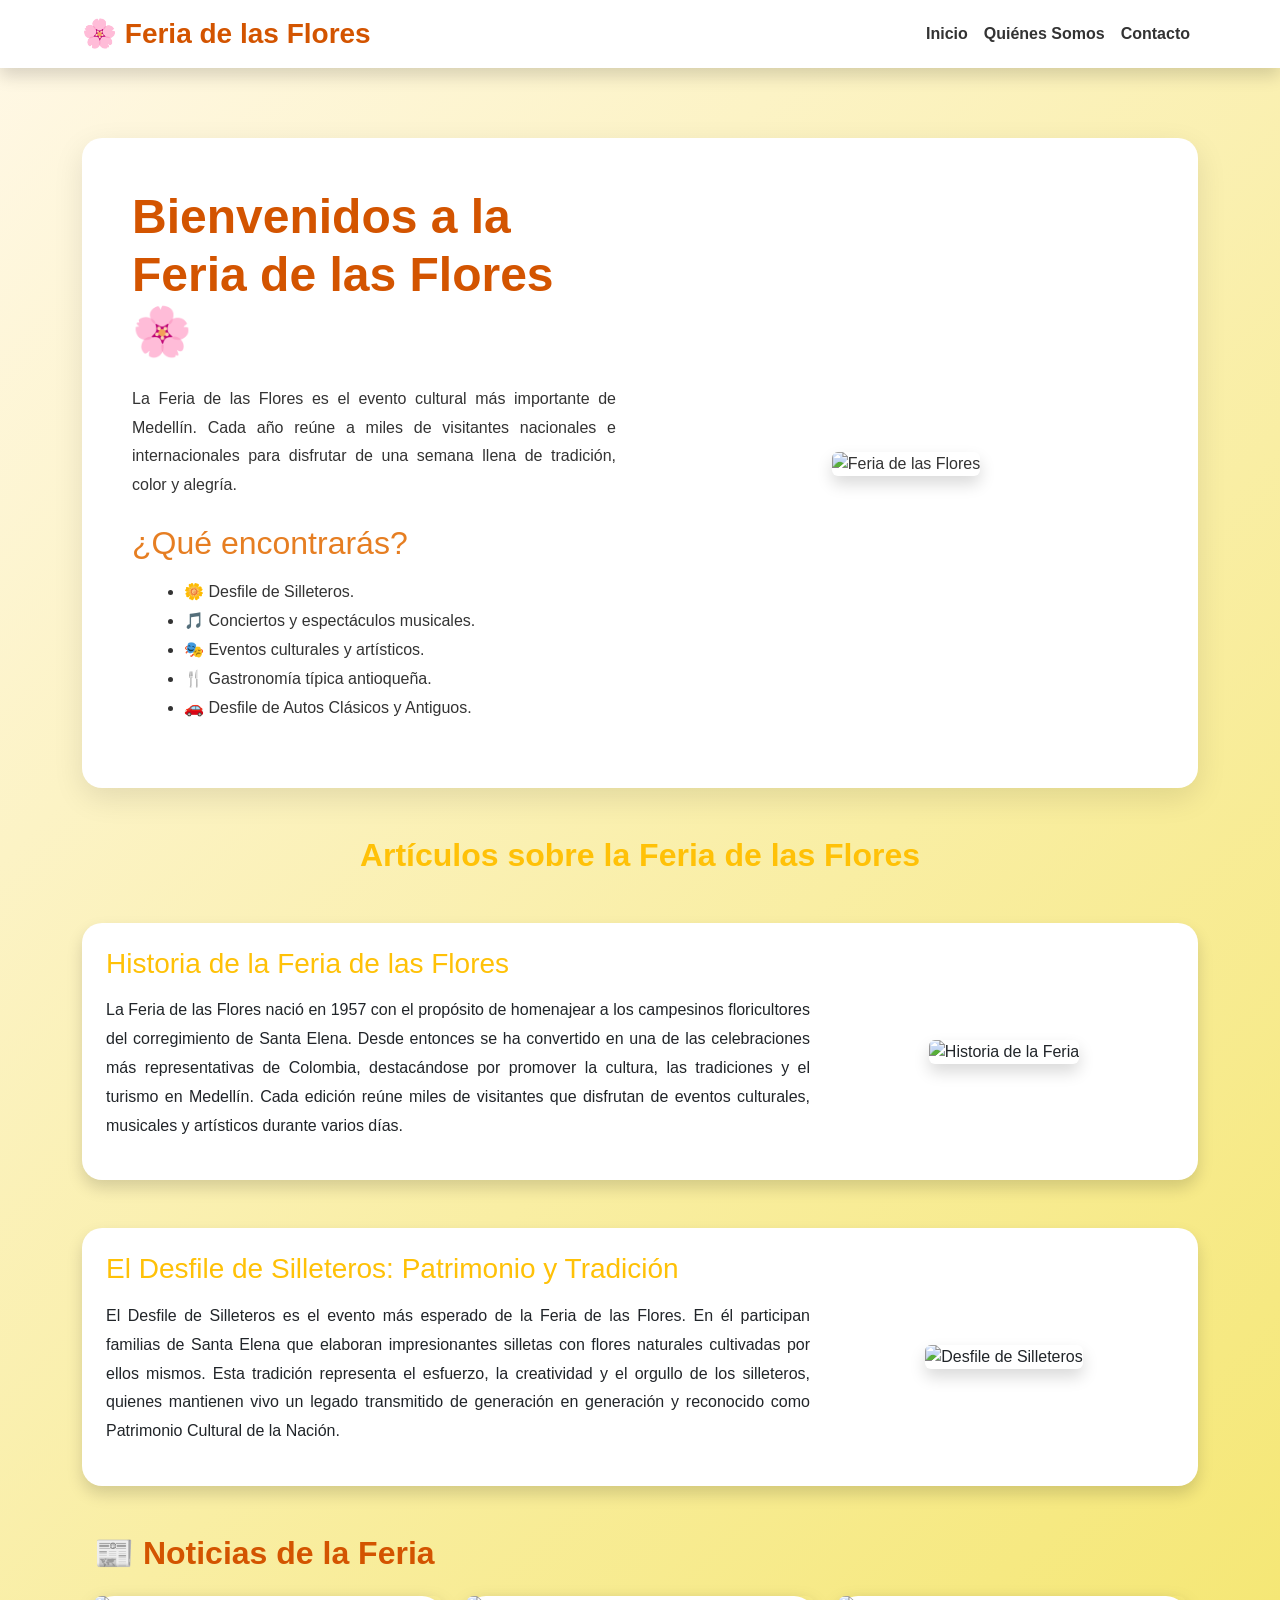
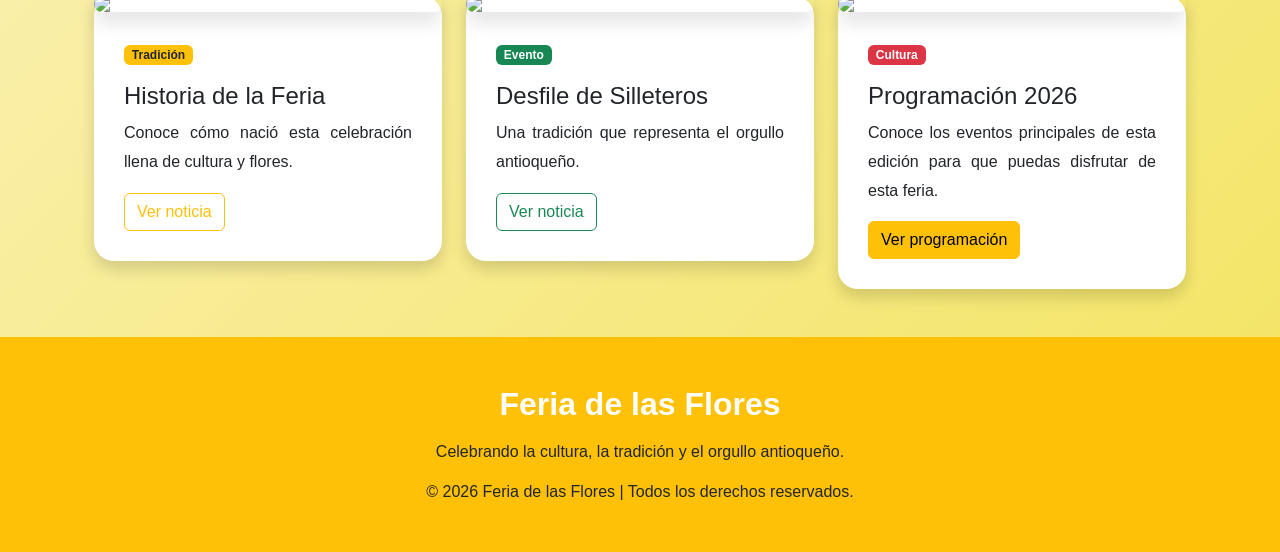
==== index.html @ 958b8f27 "Merge branch 'main' of https://github.com/YessBlack/TIFC2DEV-SDPF6-Simulacion-de-Proyecto-SCRUM_V2" ====
<!DOCTYPE html>
<html lang="es">

<head>
    <meta charset="UTF-8">
    <meta name="viewport" content="width=device-width, initial-scale=1.0">
    <title>Feria de las Flores</title>

    <link href="https://cdn.jsdelivr.net/npm/bootstrap@5.3.7/dist/css/bootstrap.min.css" rel="stylesheet">
    <link rel="stylesheet" href="styles.css">
</head>

<body>

    <header>
        <nav class="navbar navbar-expand-lg bg-white shadow fixed-top">
            <div class="container">

                <a class="navbar-brand fw-bold fs-3 text-warning" href="index.html">
                    🌸 Feria de las Flores
                </a>

                <button class="navbar-toggler" type="button" data-bs-toggle="collapse" data-bs-target="#menu">

                    <span class="navbar-toggler-icon"></span>

                </button>

                <div class="collapse navbar-collapse" id="menu">

                    <ul class="navbar-nav ms-auto">

                        <li class="nav-item">
                            <a class="nav-link fw-bold" href="index.html">
                                Inicio
                            </a>
                        </li>

                        <li class="nav-item">
                            <a class="nav-link fw-bold" href="quienesSomos.html">
                                Quiénes Somos
                            </a>
                        </li>

                        <li class="nav-item">
                            <a class="nav-link fw-bold" href="contacto.html">
                                Contacto
                            </a>
                        </li>

                    </ul>

                </div>

            </div>
        </nav>
    </header>

    <main class="container my-5">

        <section class="inicio">

            <div class="row align-items-center g-5">

                <div class="col-lg-6">

                    <h1 class="display-5 fw-bold mb-4">
                        Bienvenidos a la Feria de las Flores 🌸
                    </h1>

                    <p>
                        La Feria de las Flores es el evento cultural más importante de Medellín. Cada año reúne a miles
                        de visitantes nacionales e internacionales para disfrutar de una semana llena de tradición,
                        color y alegría.
                    </p>

                    <h2 class="mt-4">
                        ¿Qué encontrarás?
                    </h2>

                    <ul class="mt-3">

                        <li>🌼 Desfile de Silleteros.</li>
                        <li>🎵 Conciertos y espectáculos musicales.</li>
                        <li>🎭 Eventos culturales y artísticos.</li>
                        <li>🍴 Gastronomía típica antioqueña.</li>
                        <li>🚗 Desfile de Autos Clásicos y Antiguos.</li>

                    </ul>

                </div>

                <div class="col-lg-6 text-center">

                    <img src="img/img1.png" class="img-fluid rounded shadow" alt="Feria de las Flores">

                </div>

            </div>

        </section>

        <section class="mt-5">

            <h2 class="text-center text-warning fw-bold mb-5">
                Artículos sobre la Feria de las Flores
            </h2>

            <div class="card shadow border-0 mb-5">

                <div class="card-body p-4">

                    <div class="row align-items-center">

                        <div class="col-lg-8">

                            <h3 class="text-warning mb-3">
                                Historia de la Feria de las Flores
                            </h3>

                            <p>
                                La Feria de las Flores nació en 1957 con el propósito de homenajear a los campesinos
                                floricultores del corregimiento de Santa Elena. Desde entonces se ha convertido en una
                                de las celebraciones más representativas de Colombia, destacándose por promover la
                                cultura, las tradiciones y el turismo en Medellín. Cada edición reúne miles de
                                visitantes que disfrutan de eventos culturales, musicales y artísticos durante varios
                                días.
                            </p>

                        </div>

                        <div class="col-lg-4 text-center">

                            <img src="img/img4.png" class="img-fluid rounded shadow" alt="Historia de la Feria">

                        </div>

                    </div>

                </div>

            </div>

            <div class="card shadow border-0">

                <div class="card-body p-4">

                    <div class="row align-items-center">

                        <div class="col-lg-8">

                            <h3 class="text-warning mb-3">
                                El Desfile de Silleteros: Patrimonio y Tradición
                            </h3>

                            <p>
                                El Desfile de Silleteros es el evento más esperado de la Feria de las Flores. En él
                                participan familias de Santa Elena que elaboran impresionantes silletas con flores
                                naturales cultivadas por ellos mismos. Esta tradición representa el esfuerzo, la
                                creatividad y el orgullo de los silleteros, quienes mantienen vivo un legado transmitido
                                de generación en generación y reconocido como Patrimonio Cultural de la Nación.
                            </p>

                        </div>

                        <div class="col-lg-4 text-center">

                            <img src="img/img6.png" class="img-fluid rounded shadow" alt="Desfile de Silleteros">

                        </div>
                        
                    </div>

                </div>

            </div>
            
        </section>
        <section class="container mt-5">

    <h2 class="fw-bold mb-4">
        📰 Noticias de la Feria
    </h2>


    <div class="row g-4">


        <div class="col-lg-4">

            <div class="card news-card shadow border-0">

                <img src="img/img4.png" class="card-img-top">

                <div class="card-body">

                    <span class="badge bg-warning text-dark">
                        Tradición
                    </span>

                    <h4 class="mt-3">
                        Historia de la Feria
                    </h4>

                    <p>
                        Conoce cómo nació esta celebración
                        llena de cultura y flores.
                    </p>


                    <button class="btn btn-outline-warning">
                        Ver noticia
                    </button>

                </div>

            </div>

        </div>



        <div class="col-lg-4">

            <div class="card news-card shadow border-0">

                <img src="img/img6.png" class="card-img-top">

                <div class="card-body">

                    <span class="badge bg-success">
                        Evento
                    </span>

                    <h4 class="mt-3">
                        Desfile de Silleteros
                    </h4>

                    <p>
                        Una tradición que representa
                        el orgullo antioqueño.
                    </p>

            <a href="./noticiaFeriaFlorez.html" class="btn btn-outline-success">
                Ver noticia
            </a>

                </div>

            </div>

        </div>



        <div class="col-lg-4">

            <div class="card news-card shadow border-0">

                <img src="img/img1.png" class="card-img-top">

                <div class="card-body">

                    <span class="badge bg-danger">
                        Cultura
                    </span>

                    <h4 class="mt-3 ">
                        Programación 2026
                    </h4>

                    <p>
                        Conoce los eventos principales
                        de esta edición para que puedas
                        disfrutar de esta feria.
                    </p>

                    <a href="programacion.html" class="btn btn-warning">
                     Ver programación
                    </a>

                </div>

            </div>

        </div>


    </div>


</section>
    </main>

    <footer class="bg-warning text-dark text-center py-5 mt-5">

        <div class="container">

            <h2 class="fw-bold mb-3">
                Feria de las Flores
            </h2>

            <p>
                Celebrando la cultura, la tradición y el orgullo antioqueño.
            </p>

            <p class="mb-0">
                © 2026 Feria de las Flores | Todos los derechos reservados.
            </p>

        </div>

    </footer>

    <script src="https://cdn.jsdelivr.net/npm/bootstrap@5.3.7/dist/js/bootstrap.bundle.min.js"></script>

</body>

</html>
---- styles.css ----
*{
    margin:0;
    padding:0;
    box-sizing:border-box;
}

body{
    font-family:Arial, Helvetica, sans-serif;
    background:linear-gradient(135deg,#FFF8E7,#F3E460);
    color:#333;
    padding-top:90px;
}

.navbar-brand{
    color:#d35400 !important;
}

.nav-link{
    color:#333 !important;
    transition:.3s;
}

.nav-link:hover{
    color:#e67e22 !important;
}

.inicio{
    background:#fff;
    border-radius:20px;
    padding:50px;
    box-shadow:0 10px 30px rgba(0,0,0,.1);
}

.inicio h1{
    color:#d35400;
}

.inicio h2{
    color:#e67e22;
    margin-top:25px;
    margin-bottom:15px;
}

.inicio p{
    line-height:1.8;
    text-align:justify;
}

.inicio ul{
    margin-left:20px;
    line-height:1.8;
}

.inicio img{
    max-width:500px;
    width:100%;
    border-radius:20px;
    box-shadow:0 8px 20px rgba(0,0,0,.15);
}

section h2{
    color:#d35400;
}

.card{
    border:none;
    border-radius:20px;
    box-shadow:0 10px 25px rgba(0,0,0,.1);
    transition:.3s;
}

.card:hover{
    transform:translateY(-5px);
}

.card-body{
    padding:30px;
}

.card h3{
    color:#e67e22;
}

.card p{
    line-height:1.8;
    text-align:justify;
}

.card img{
    width:100%;
    border-radius:20px;
    box-shadow:0 8px 20px rgba(0,0,0,.15);
}

footer{
    background:#d35400 !important;
    color:#fff !important;
}

footer h2{
    color:#fff;
}

@media (max-width:992px){

    .inicio{
        padding:35px;
    }

    .inicio h1{
        text-align:center;
        font-size:2.2rem;
    }

    .inicio p{
        text-align:left;
    }

    .inicio ul{
        margin-top:20px;
    }

    .card{
        text-align:center;
    }

    .card p{
        text-align:left;
    }

    .card img{
        margin-top:20px;
    }
}

@media (max-width:576px){

    body{
        padding-top:80px;
    }

    .inicio{
        padding:25px;
    }

    .inicio h1{
        font-size:1.8rem;
    }

    .navbar-brand{
        font-size:1.4rem !important;
    }
}
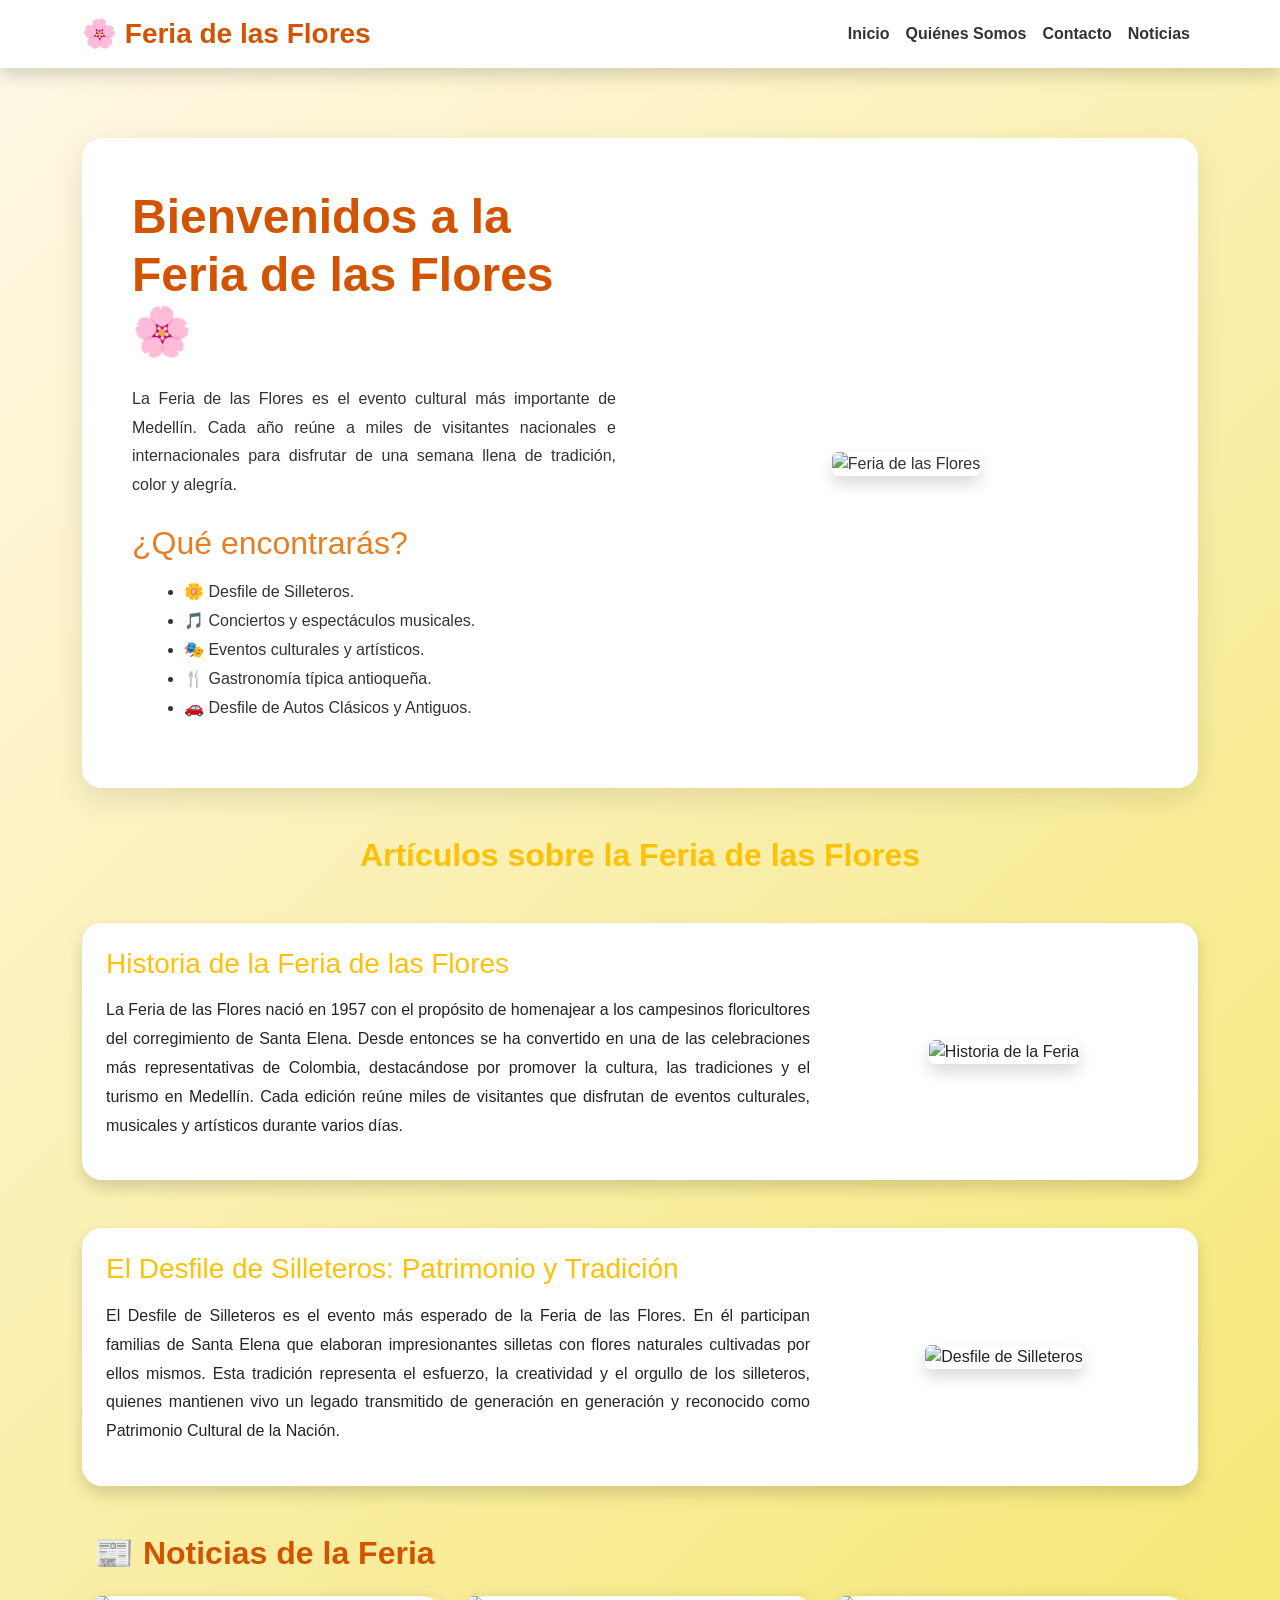
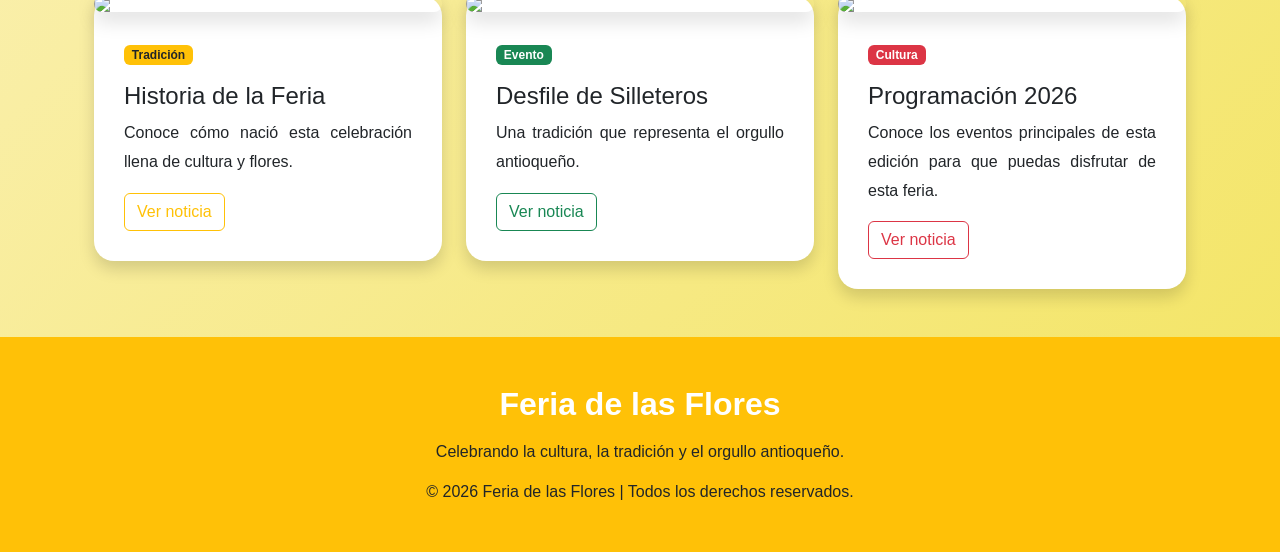
==== commit dc883f57: "Subiendo rama Dilsia" ====
--- a/index.html
+++ b/index.html
@@ -11,7 +11,6 @@
 </head>
 
 <body>
-
     <header>
         <nav class="navbar navbar-expand-lg bg-white shadow fixed-top">
             <div class="container">
@@ -45,6 +44,12 @@
                         <li class="nav-item">
                             <a class="nav-link fw-bold" href="contacto.html">
                                 Contacto
+                            </a>
+                        </li>
+
+                        <li class="nav-item">
+                            <a class="nav-link fw-bold" href="noticias.html">
+                                Noticias
                             </a>
                         </li>
 
@@ -241,9 +246,9 @@
                         el orgullo antioqueño.
                     </p>
 
-            <a href="./noticiaFeriaFlorez.html" class="btn btn-outline-success">
-                Ver noticia
-            </a>
+                    <button class="btn btn-outline-success">
+                        Ver noticia
+                    </button>
 
                 </div>
 
@@ -275,9 +280,9 @@
                         disfrutar de esta feria.
                     </p>
 
-                    <a href="programacion.html" class="btn btn-warning">
-                     Ver programación
-                    </a>
+                    <button class="btn btn-outline-danger">
+                        Ver noticia
+                    </button>
 
                 </div>
 
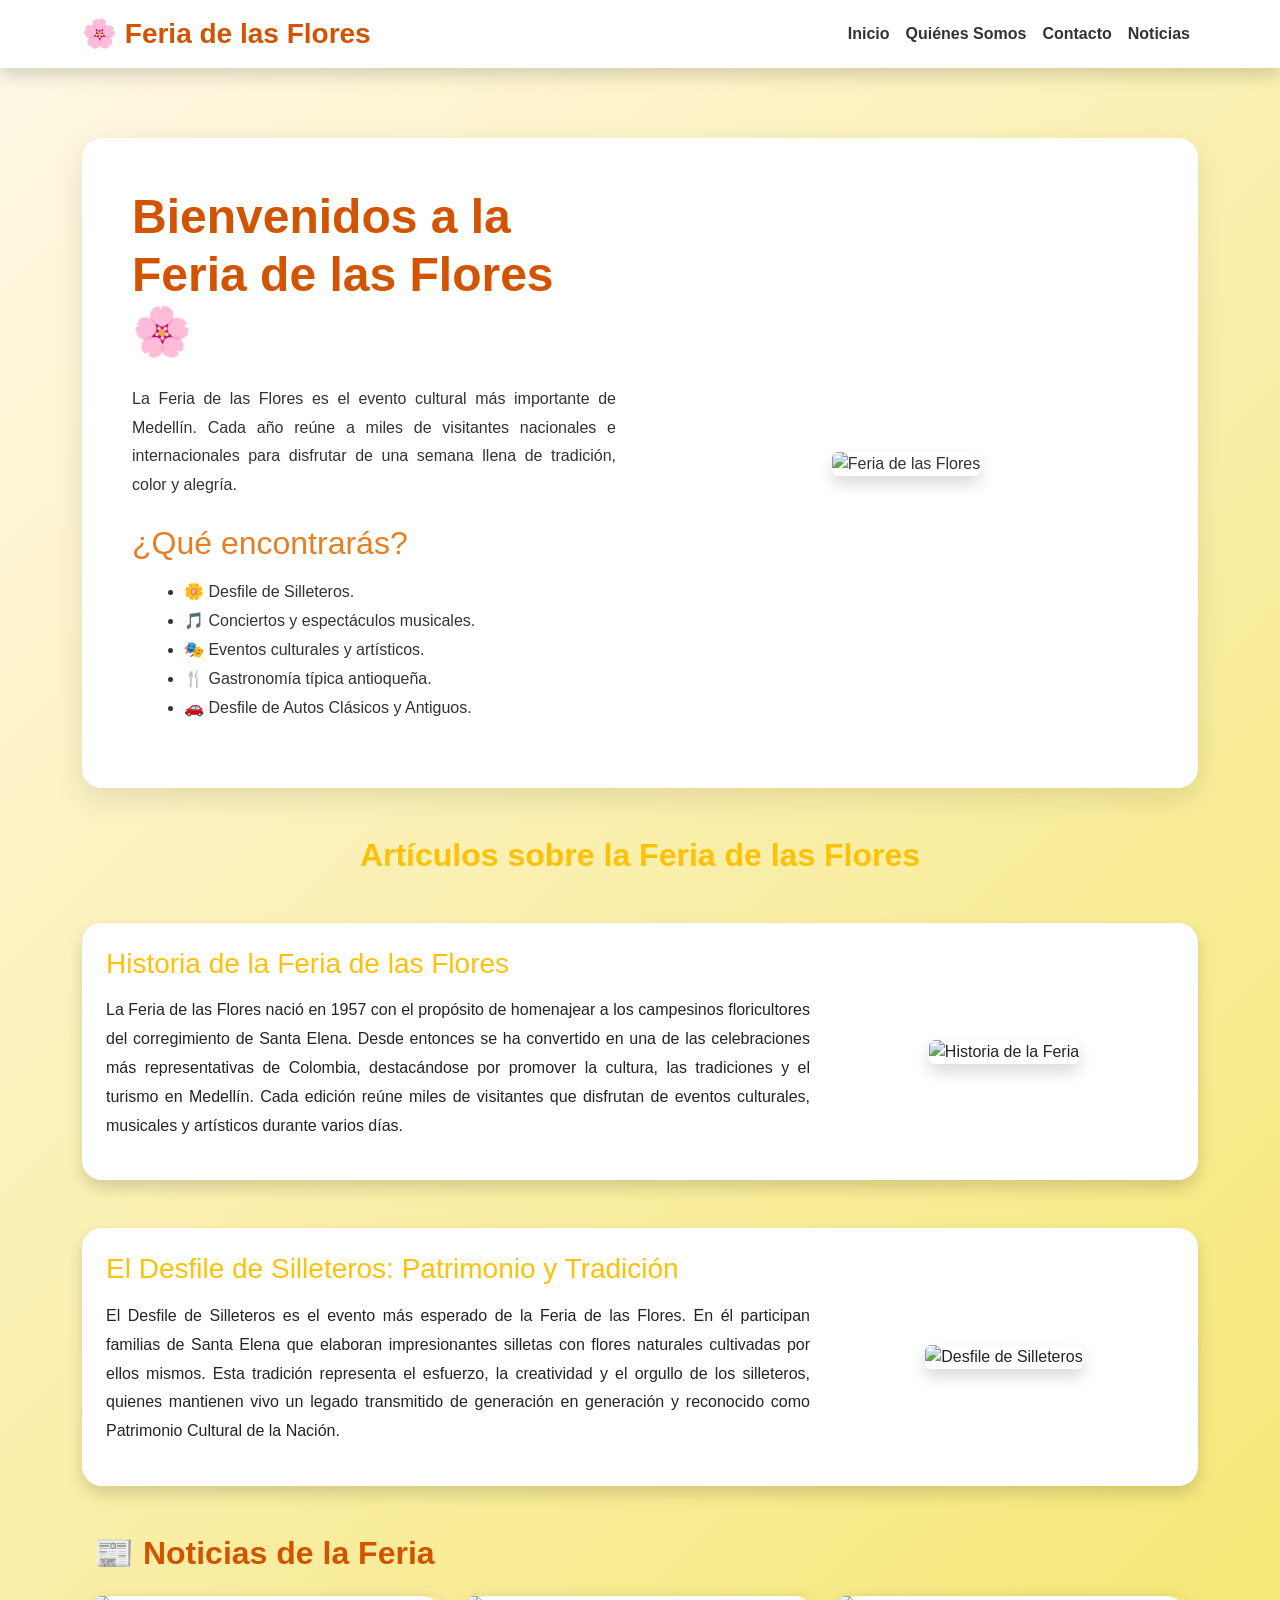
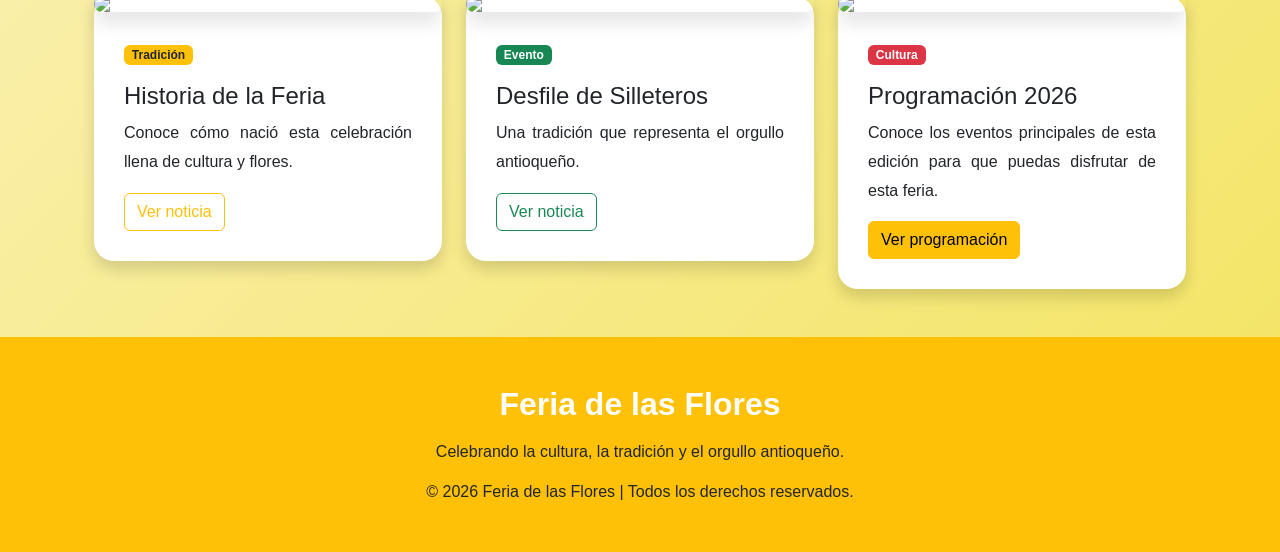
==== commit 9d5d49fe: "Merge branch 'ramaDilsia'" ====
--- a/index.html
+++ b/index.html
@@ -246,9 +246,9 @@
                         el orgullo antioqueño.
                     </p>
 
-                    <button class="btn btn-outline-success">
-                        Ver noticia
-                    </button>
+            <a href="./noticiaFeriaFlorez.html" class="btn btn-outline-success">
+                Ver noticia
+            </a>
 
                 </div>
 
@@ -280,9 +280,9 @@
                         disfrutar de esta feria.
                     </p>
 
-                    <button class="btn btn-outline-danger">
-                        Ver noticia
-                    </button>
+                    <a href="programacion.html" class="btn btn-warning">
+                     Ver programación
+                    </a>
 
                 </div>
 
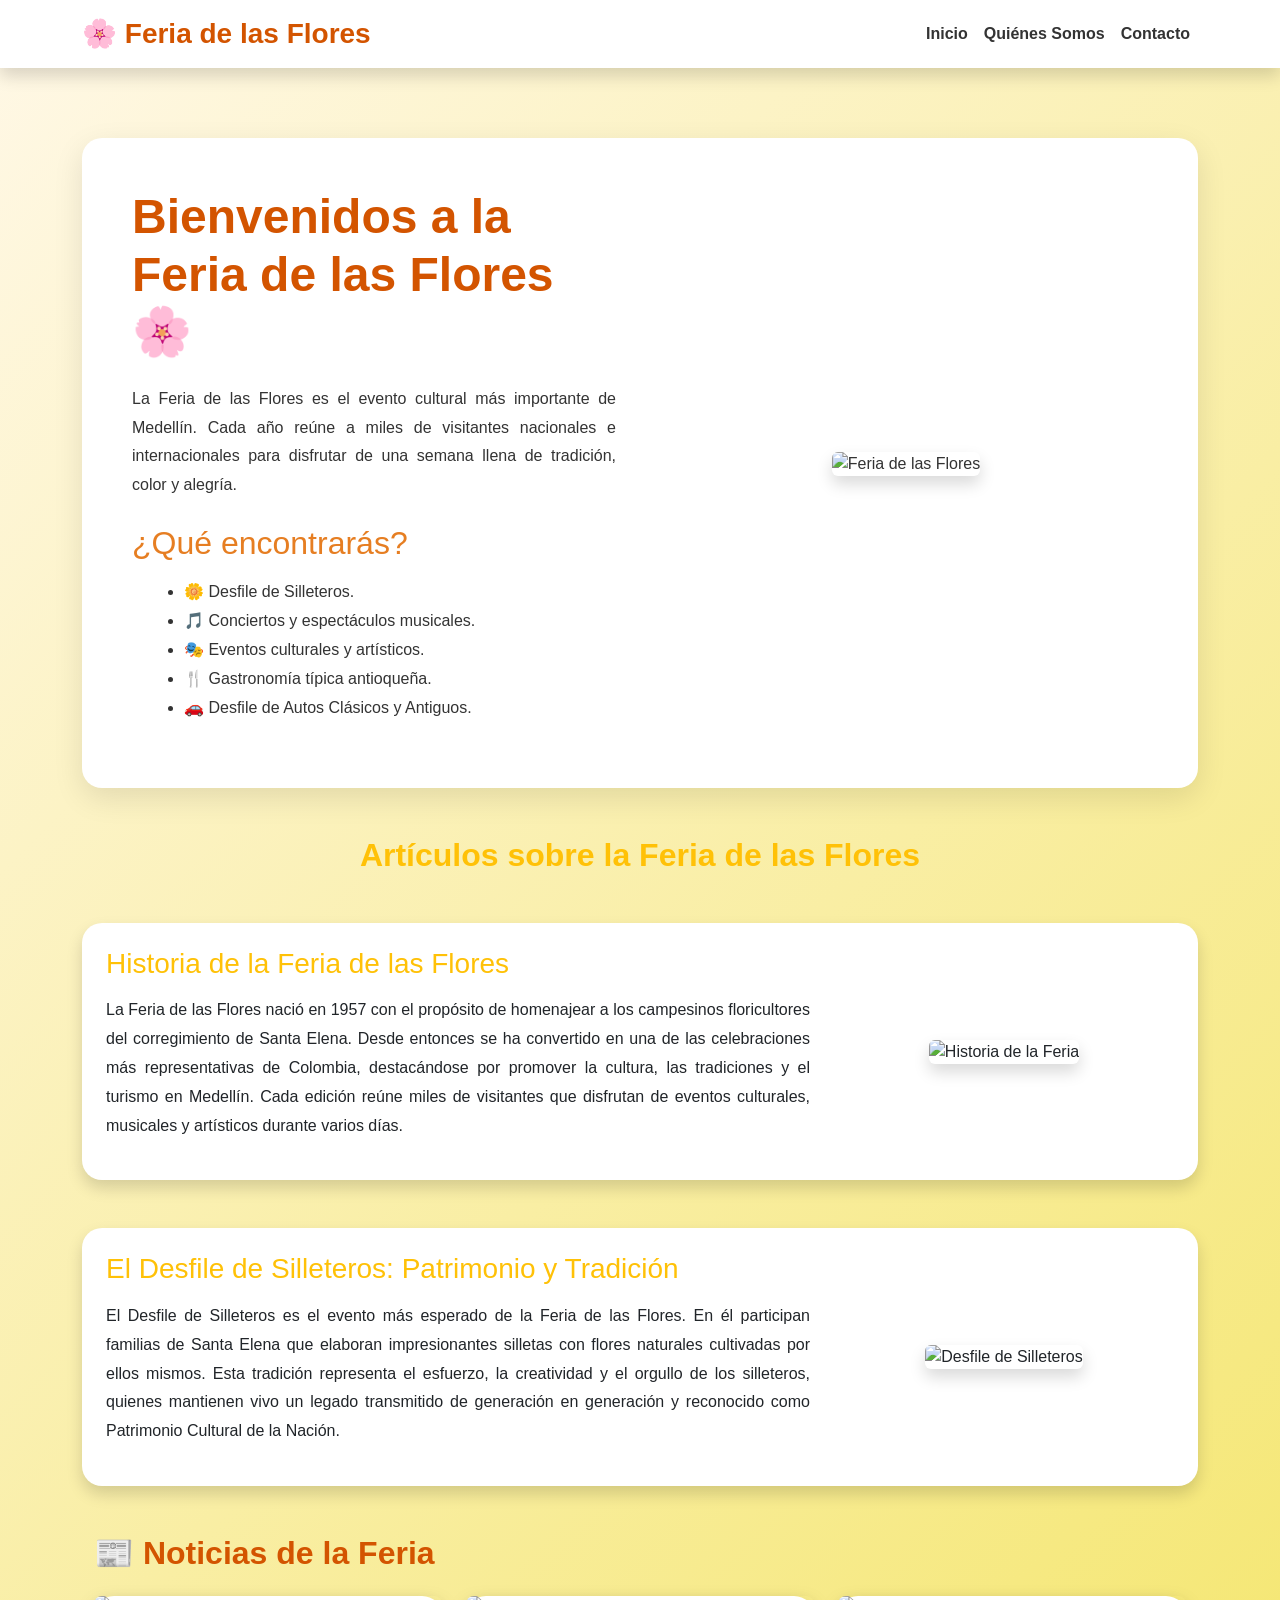
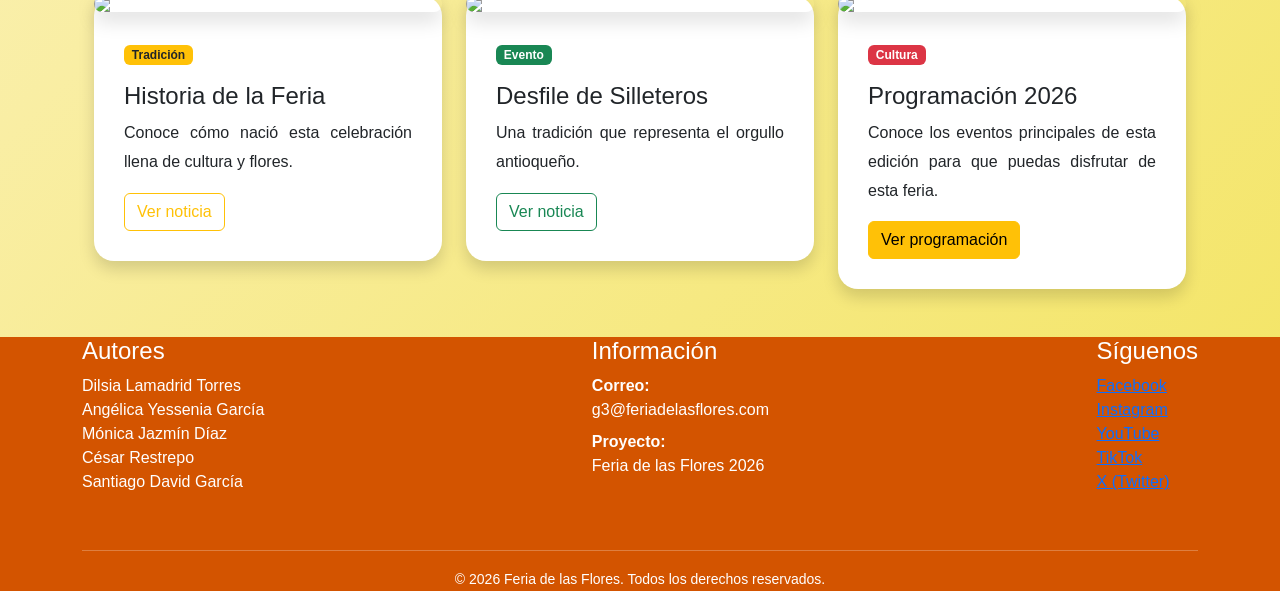
==== commit a8b95db3: "Actualiza index antes de integrar main" ====
--- a/index.html
+++ b/index.html
@@ -11,6 +11,7 @@
 </head>
 
 <body>
+
     <header>
         <nav class="navbar navbar-expand-lg bg-white shadow fixed-top">
             <div class="container">
@@ -44,12 +45,6 @@
                         <li class="nav-item">
                             <a class="nav-link fw-bold" href="contacto.html">
                                 Contacto
-                            </a>
-                        </li>
-
-                        <li class="nav-item">
-                            <a class="nav-link fw-bold" href="noticias.html">
-                                Noticias
                             </a>
                         </li>
 
@@ -297,25 +292,79 @@
 </section>
     </main>
 
-    <footer class="bg-warning text-dark text-center py-5 mt-5">
-
-        <div class="container">
-
-            <h2 class="fw-bold mb-3">
-                Feria de las Flores
-            </h2>
-
-            <p>
-                Celebrando la cultura, la tradición y el orgullo antioqueño.
-            </p>
-
-            <p class="mb-0">
-                © 2026 Feria de las Flores | Todos los derechos reservados.
-            </p>
-
-        </div>
-
-    </footer>
+    <footer class="footer" class="py-5">
+    <div class="container">
+      <div class="row d-flex justify-content-between">
+
+        <div class="col-md-auto mb-4">
+          <h4 class="title">Autores</h4>
+          <ul class="list-unstyled footer-list">
+            <li>Dilsia Lamadrid Torres</li>
+            <li>Angélica Yessenia García</li>
+            <li>Mónica Jazmín Díaz</li>
+            <li>César Restrepo</li>
+            <li>Santiago David García</li>
+          </ul>
+        </div>
+
+        <div class="col-md-auto mb-4">
+          <h4 class="title">Información</h4>
+          <p class="mb-2">
+            <strong>Correo:</strong><br>
+            g3@feriadelasflores.com
+          </p>
+
+          <p class="mb-0">
+            <strong>Proyecto:</strong><br>
+            Feria de las Flores 2026
+          </p>
+        </div>
+
+        <div class="col-md-auto mb-4">
+          <h4 class="title">Síguenos</h4>
+
+          <ul class="list-unstyled footer-list">
+            <li>
+              <a href="#" class="footer-link">
+                <i class="fa-brands fa-facebook"></i> Facebook
+              </a>
+            </li>
+
+            <li>
+              <a href="#" class="footer-link">
+                <i class="fa-brands fa-instagram"></i> Instagram
+              </a>
+            </li>
+
+            <li>
+              <a href="#" class="footer-link">
+                <i class="fa-brands fa-youtube"></i> YouTube
+              </a>
+            </li>
+
+            <li>
+              <a href="#" class="footer-link">
+                <i class="fa-brands fa-tiktok"></i> TikTok
+              </a>
+            </li>
+
+            <li>
+              <a href="#" class="footer-link">
+                <i class="fa-brands fa-x-twitter"></i> X (Twitter)
+              </a>
+            </li>
+          </ul>
+        </div>
+
+      </div>
+
+      <hr class="footer-divider">
+
+      <div class="text-center">
+        <small>© 2026 Feria de las Flores. Todos los derechos reservados.</small>
+      </div>
+    </div>
+  </footer>
 
     <script src="https://cdn.jsdelivr.net/npm/bootstrap@5.3.7/dist/js/bootstrap.bundle.min.js"></script>
 
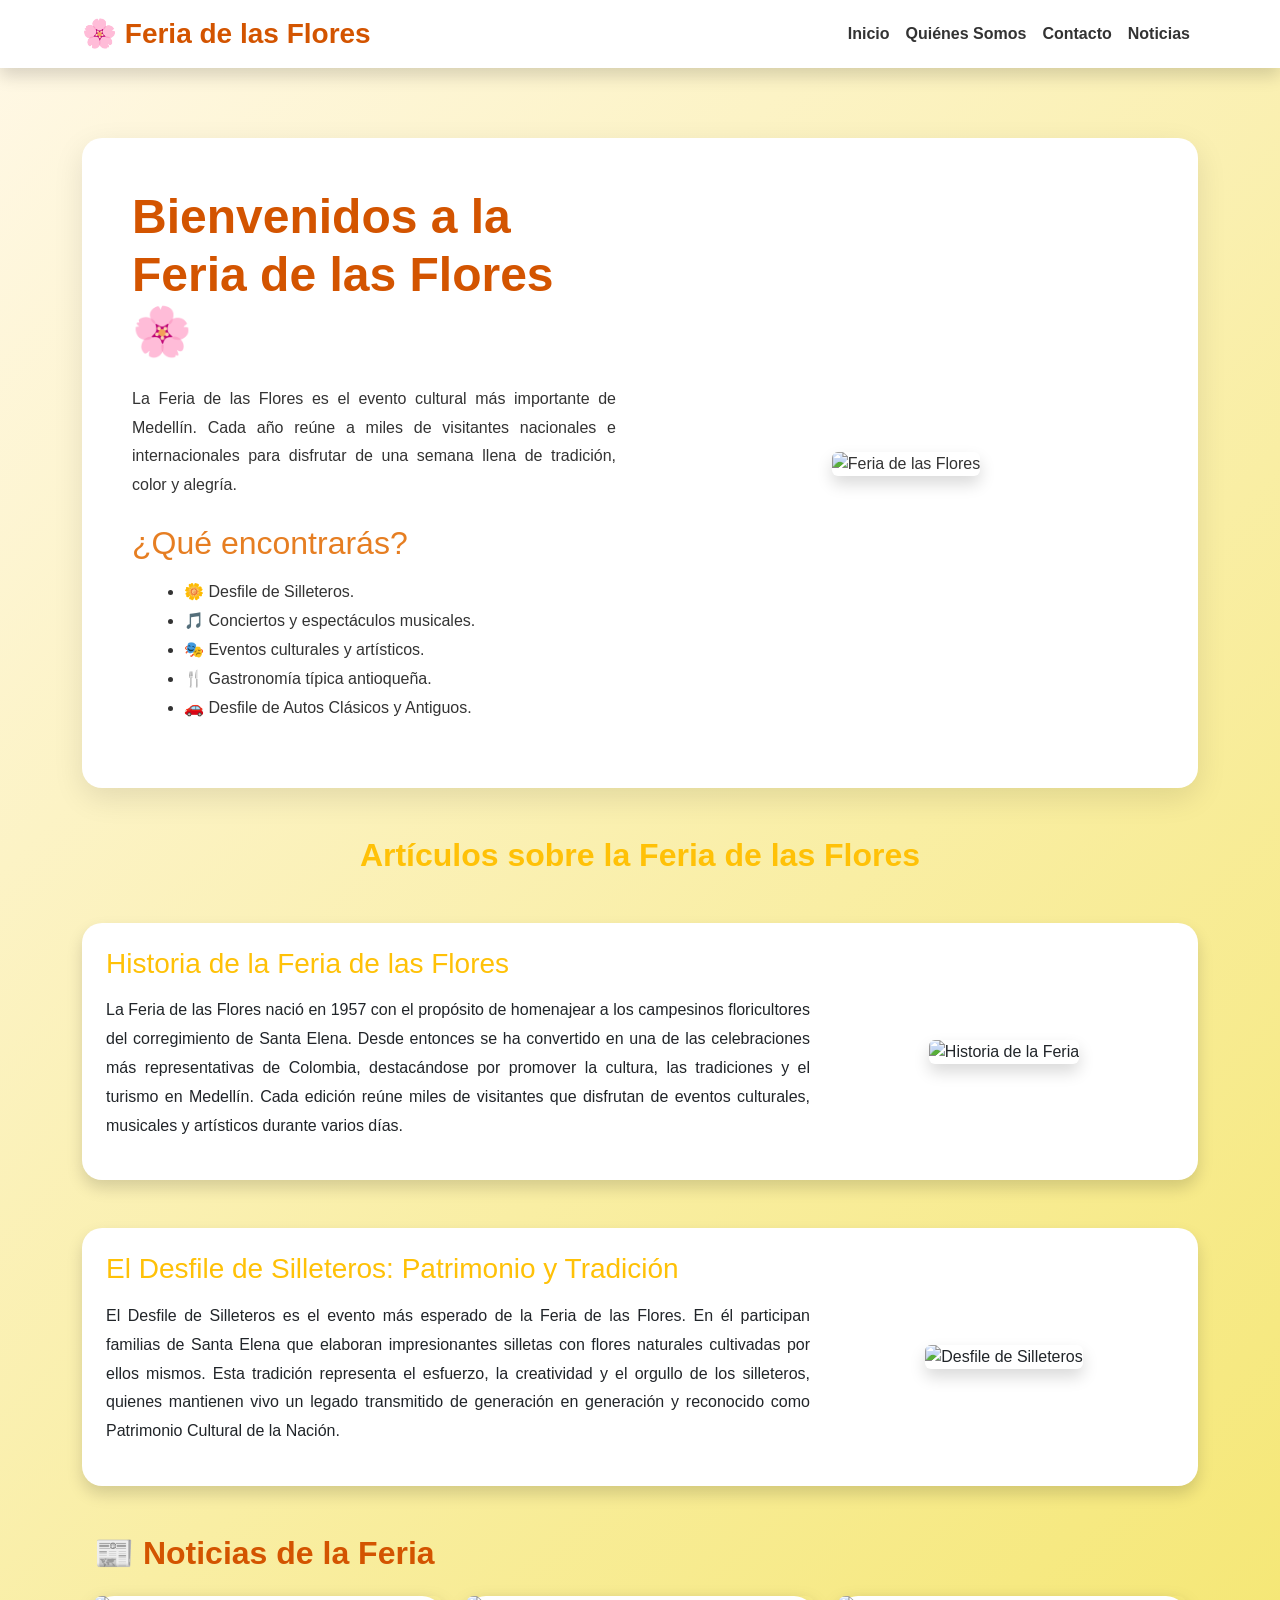
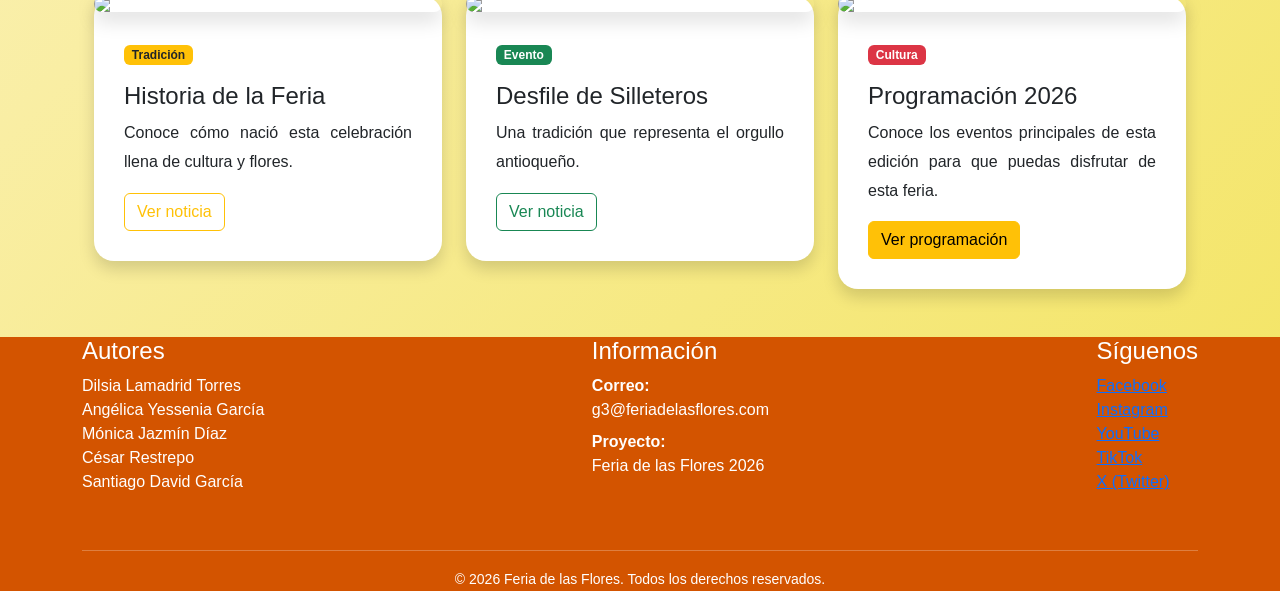
==== commit 4101c624: "Merge remote-tracking branch 'origin/main' into santiago-rama" ====
--- a/index.html
+++ b/index.html
@@ -11,7 +11,6 @@
 </head>
 
 <body>
-
     <header>
         <nav class="navbar navbar-expand-lg bg-white shadow fixed-top">
             <div class="container">
@@ -45,6 +44,12 @@
                         <li class="nav-item">
                             <a class="nav-link fw-bold" href="contacto.html">
                                 Contacto
+                            </a>
+                        </li>
+
+                        <li class="nav-item">
+                            <a class="nav-link fw-bold" href="noticias.html">
+                                Noticias
                             </a>
                         </li>
 
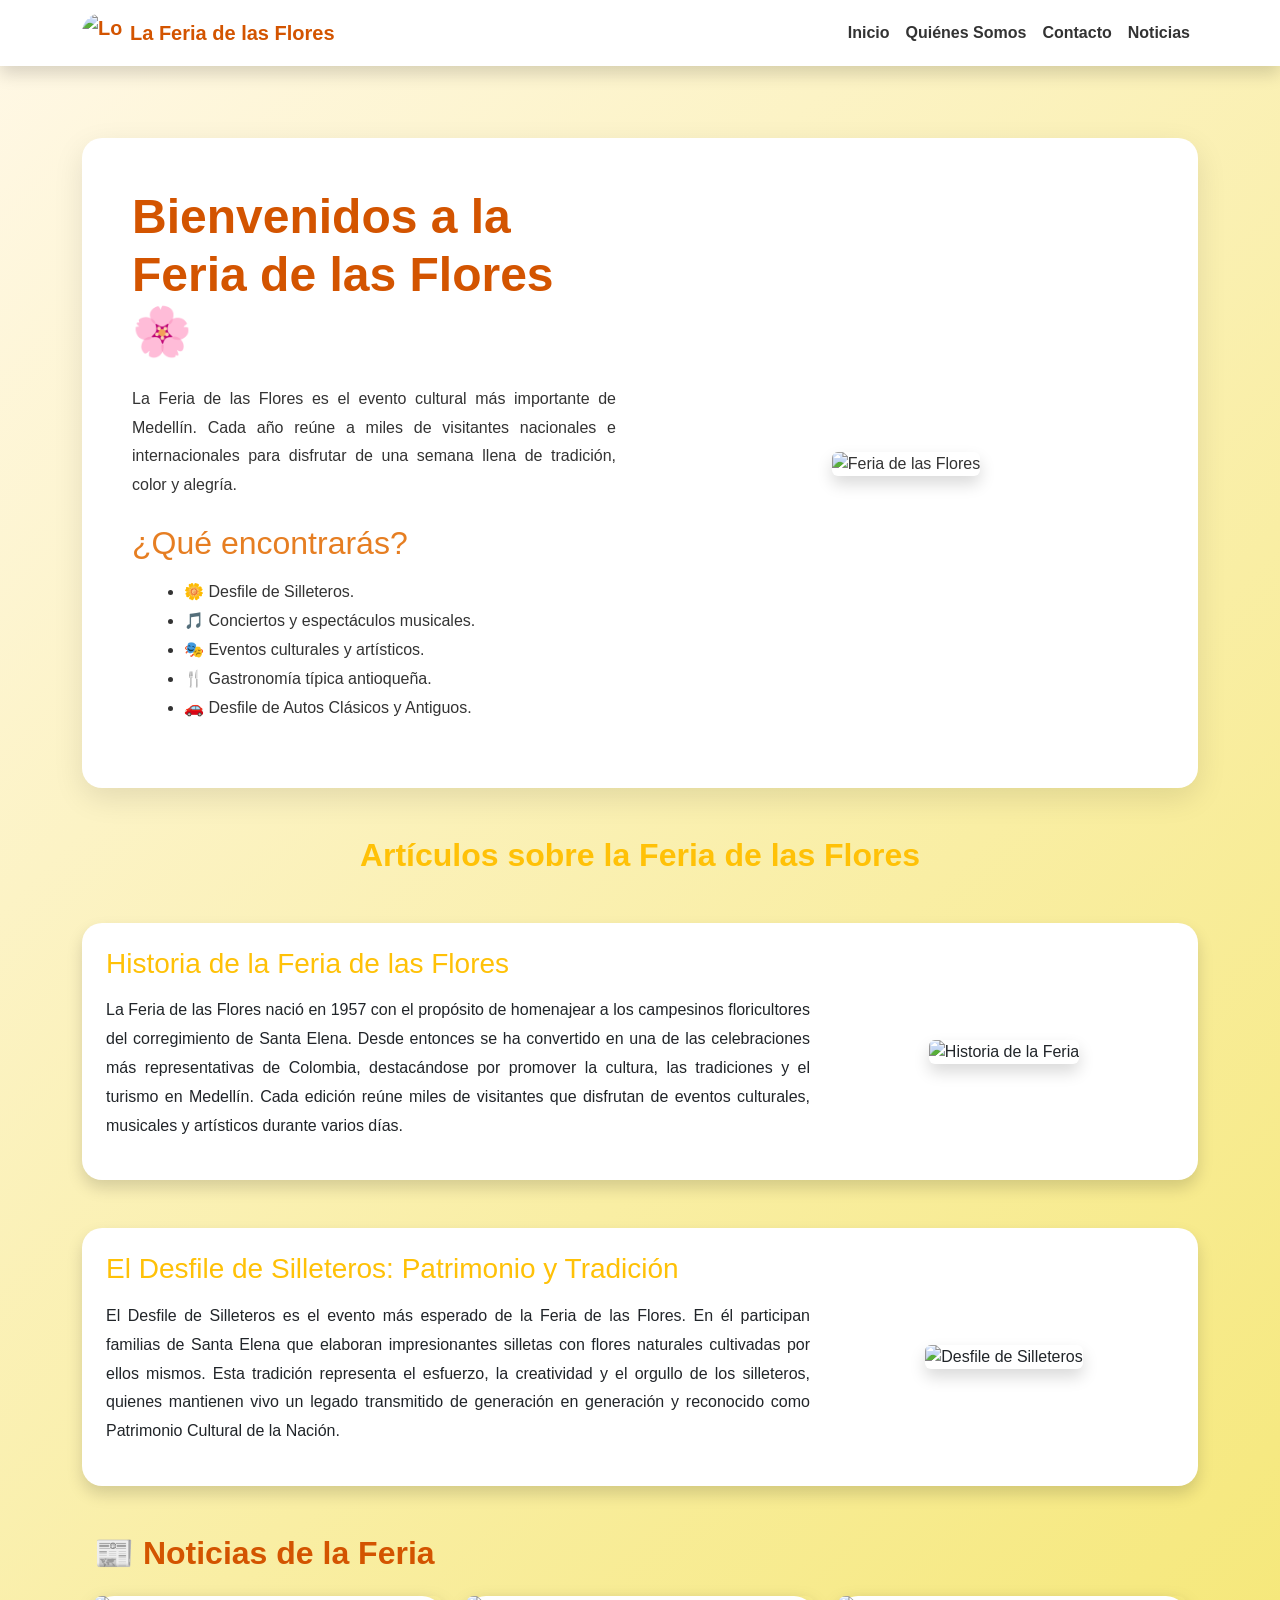
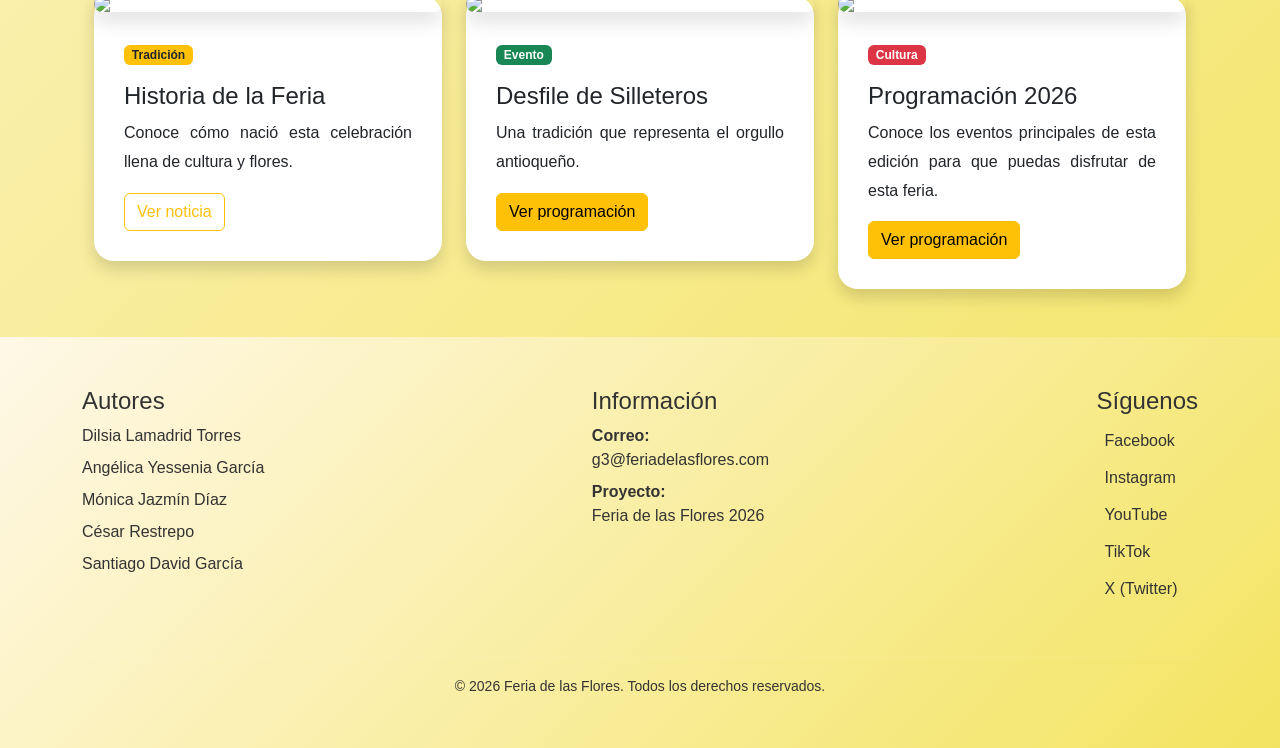
==== commit 96b2e80c: "Actualiza index y corrige navegación" ====
--- a/index.html
+++ b/index.html
@@ -7,6 +7,9 @@
     <title>Feria de las Flores</title>
 
     <link href="https://cdn.jsdelivr.net/npm/bootstrap@5.3.7/dist/css/bootstrap.min.css" rel="stylesheet">
+    <link rel="stylesheet" href="https://cdnjs.cloudflare.com/ajax/libs/font-awesome/7.3.0/css/all.min.css"
+    integrity="sha512-ApSLB1Pd3/bZN8fWB/RG9YhN/7bd9Hkf3AGaE2mPfebjrxagjuBtx2GcgdqIlJkUzwylBo61r9Xa9NmgBI0swA=="
+    crossorigin="anonymous" referrerpolicy="no-referrer" />
     <link rel="stylesheet" href="styles.css">
 </head>
 
@@ -15,9 +18,10 @@
         <nav class="navbar navbar-expand-lg bg-white shadow fixed-top">
             <div class="container">
 
-                <a class="navbar-brand fw-bold fs-3 text-warning" href="index.html">
-                    🌸 Feria de las Flores
-                </a>
+                <a class="navbar-brand d-flex align-items-center gap-2 fw-bold" href="index.html">
+            <img src="img/img5.png" alt="Logo" class="rounded-circle" width="40" height="40" style="object-fit: cover;">
+            <span class="brand-text">La Feria de las Flores</span>
+          </a>
 
                 <button class="navbar-toggler" type="button" data-bs-toggle="collapse" data-bs-target="#menu">
 
@@ -47,11 +51,11 @@
                             </a>
                         </li>
 
-                        <li class="nav-item">
-                            <a class="nav-link fw-bold" href="noticias.html">
-                                Noticias
-                            </a>
-                        </li>
+                       <li class="nav-item">
+    <a class="nav-link fw-bold" href="noticiaFeriaFlorez.html">
+        Noticias
+    </a>
+</li>
 
                     </ul>
 
@@ -246,9 +250,9 @@
                         el orgullo antioqueño.
                     </p>
 
-            <a href="./noticiaFeriaFlorez.html" class="btn btn-outline-success">
-                Ver noticia
-            </a>
+            <a href="noticiaFeriaFlorez.html" class="btn btn-warning">
+                     Ver programación
+                    </a>
 
                 </div>
 
--- a/styles.css
+++ b/styles.css
@@ -92,13 +92,41 @@
     box-shadow:0 8px 20px rgba(0,0,0,.15);
 }
 
-footer{
-    background:#d35400 !important;
-    color:#fff !important;
+.footer {
+  background: linear-gradient(135deg, #FFF8E7, #F3E460);
+  padding: 50px 0;
 }
 
-footer h2{
-    color:#fff;
+.footer-list li {
+  margin-bottom: 8px;
+}
+
+.footer-divider {
+  border-color: rgba(255, 255, 255, .3);
+}
+
+.footer p,
+.footer li,
+.footer small {
+  color: #333;
+}
+
+.footer-link {
+  text-decoration: none;
+  color: #333;
+  display: inline-flex;
+  align-items: center;
+  gap: 8px;
+  transition: 0.3s;
+}
+
+.footer-link i {
+  font-size: 1.2rem;
+}
+
+.footer-link:hover {
+  color: #d35400;
+  transform: translateX(5px);
 }
 
 @media (max-width:992px){
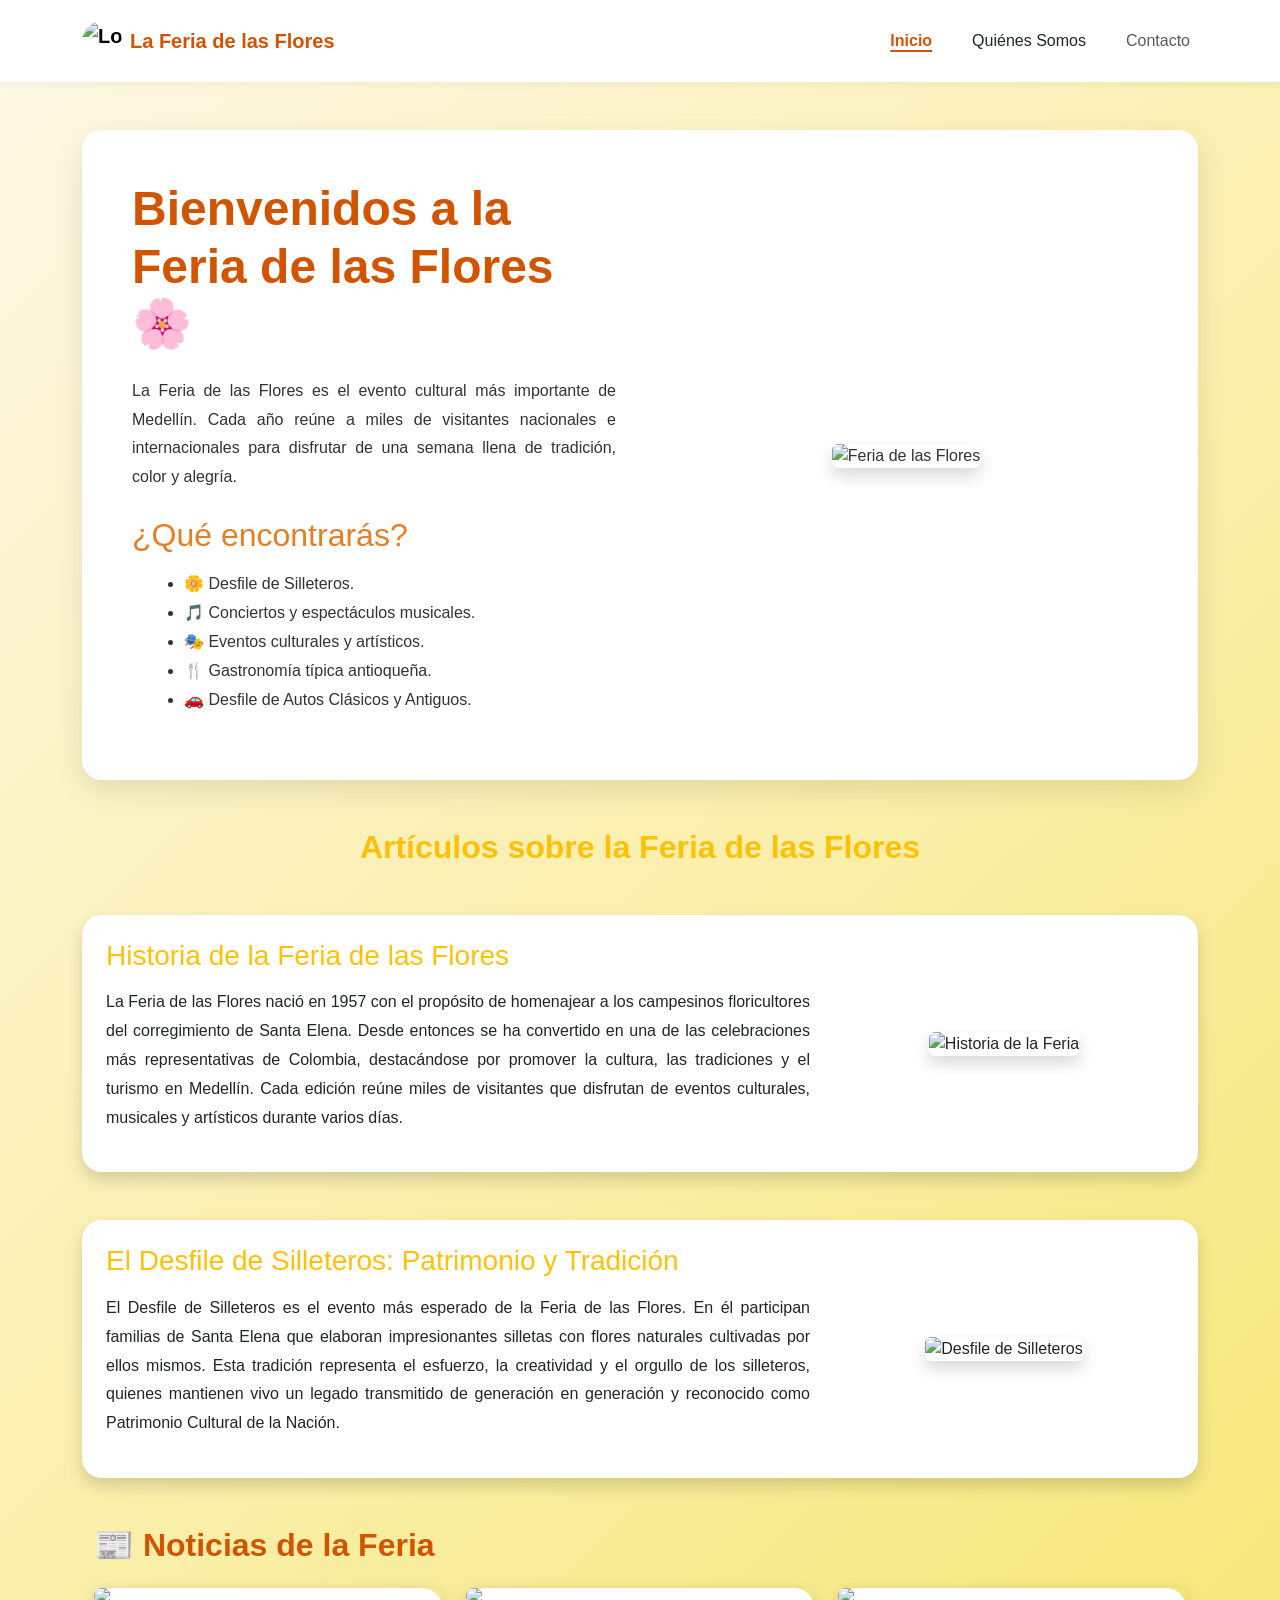
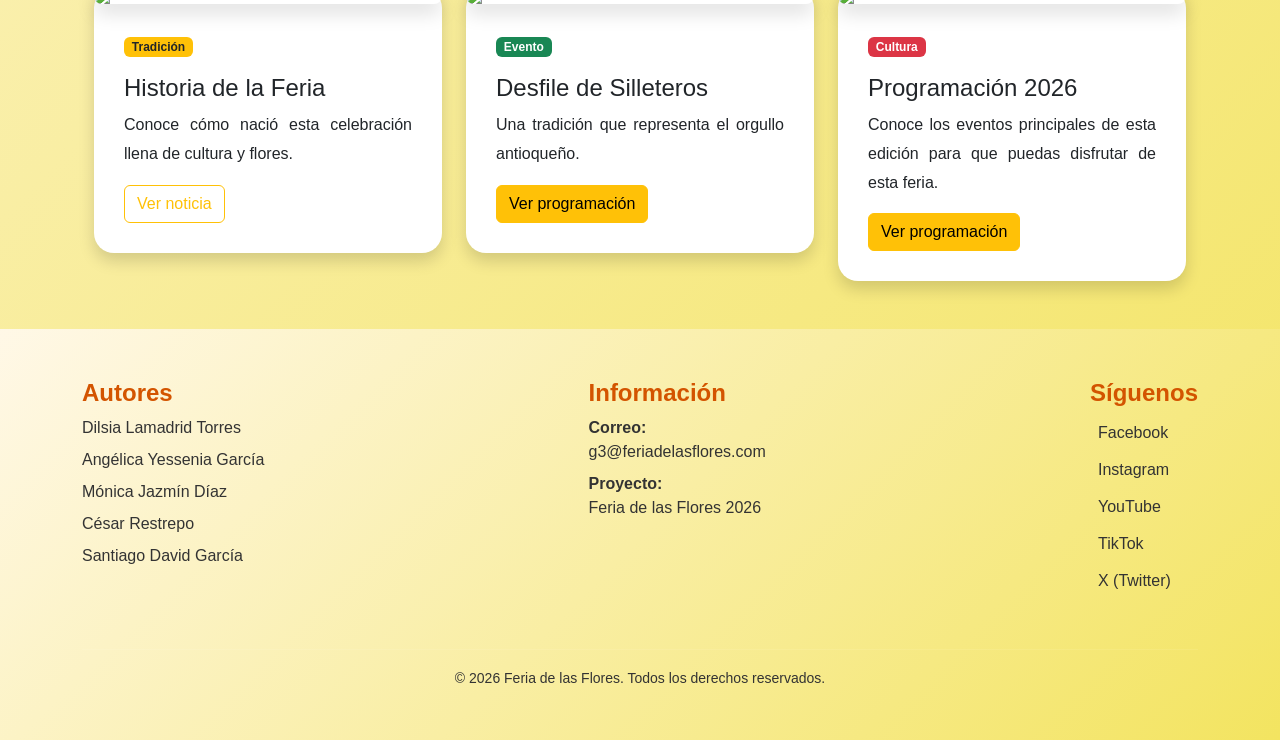
==== commit bf2d866f: "add format code" ====
--- a/index.html
+++ b/index.html
@@ -1,310 +1,210 @@
-<!DOCTYPE html>
+<!doctype html>
 <html lang="es">
 
 <head>
-    <meta charset="UTF-8">
-    <meta name="viewport" content="width=device-width, initial-scale=1.0">
-    <title>Feria de las Flores</title>
-
-    <link href="https://cdn.jsdelivr.net/npm/bootstrap@5.3.7/dist/css/bootstrap.min.css" rel="stylesheet">
-    <link rel="stylesheet" href="https://cdnjs.cloudflare.com/ajax/libs/font-awesome/7.3.0/css/all.min.css"
+  <meta charset="UTF-8" />
+  <meta name="viewport" content="width=device-width, initial-scale=1.0" />
+  <title>Feria de las Flores</title>
+
+  <link href="https://cdn.jsdelivr.net/npm/bootstrap@5.3.7/dist/css/bootstrap.min.css" rel="stylesheet" />
+  <link rel="stylesheet" href="https://cdnjs.cloudflare.com/ajax/libs/font-awesome/7.3.0/css/all.min.css"
     integrity="sha512-ApSLB1Pd3/bZN8fWB/RG9YhN/7bd9Hkf3AGaE2mPfebjrxagjuBtx2GcgdqIlJkUzwylBo61r9Xa9NmgBI0swA=="
     crossorigin="anonymous" referrerpolicy="no-referrer" />
-    <link rel="stylesheet" href="styles.css">
+  <link rel="stylesheet" href="styles.css" />
 </head>
 
 <body>
-    <header>
-        <nav class="navbar navbar-expand-lg bg-white shadow fixed-top">
-            <div class="container">
-
-                <a class="navbar-brand d-flex align-items-center gap-2 fw-bold" href="index.html">
-            <img src="img/img5.png" alt="Logo" class="rounded-circle" width="40" height="40" style="object-fit: cover;">
+  <header class="header sticky-top">
+    <div class="container">
+      <nav class="navbar navbar-expand-lg py-3">
+        <div class="container-fluid p-0">
+          <a class="navbar-brand d-flex align-items-center gap-2 fw-bold" href="index.html">
+            <img src="img/img5.png" alt="Logo" class="rounded-circle" width="40" height="40"
+              style="object-fit: cover" />
             <span class="brand-text">La Feria de las Flores</span>
           </a>
 
-                <button class="navbar-toggler" type="button" data-bs-toggle="collapse" data-bs-target="#menu">
-
-                    <span class="navbar-toggler-icon"></span>
-
-                </button>
-
-                <div class="collapse navbar-collapse" id="menu">
-
-                    <ul class="navbar-nav ms-auto">
-
-                        <li class="nav-item">
-                            <a class="nav-link fw-bold" href="index.html">
-                                Inicio
-                            </a>
-                        </li>
-
-                        <li class="nav-item">
-                            <a class="nav-link fw-bold" href="quienesSomos.html">
-                                Quiénes Somos
-                            </a>
-                        </li>
-
-                        <li class="nav-item">
-                            <a class="nav-link fw-bold" href="contacto.html">
-                                Contacto
-                            </a>
-                        </li>
-
-                       <li class="nav-item">
-    <a class="nav-link fw-bold" href="noticiaFeriaFlorez.html">
-        Noticias
-    </a>
-</li>
-
-                    </ul>
-
-                </div>
-
-            </div>
-        </nav>
-    </header>
-
-    <main class="container my-5">
-
-        <section class="inicio">
-
-            <div class="row align-items-center g-5">
-
-                <div class="col-lg-6">
-
-                    <h1 class="display-5 fw-bold mb-4">
-                        Bienvenidos a la Feria de las Flores 🌸
-                    </h1>
-
-                    <p>
-                        La Feria de las Flores es el evento cultural más importante de Medellín. Cada año reúne a miles
-                        de visitantes nacionales e internacionales para disfrutar de una semana llena de tradición,
-                        color y alegría.
-                    </p>
-
-                    <h2 class="mt-4">
-                        ¿Qué encontrarás?
-                    </h2>
-
-                    <ul class="mt-3">
-
-                        <li>🌼 Desfile de Silleteros.</li>
-                        <li>🎵 Conciertos y espectáculos musicales.</li>
-                        <li>🎭 Eventos culturales y artísticos.</li>
-                        <li>🍴 Gastronomía típica antioqueña.</li>
-                        <li>🚗 Desfile de Autos Clásicos y Antiguos.</li>
-
-                    </ul>
-
-                </div>
-
-                <div class="col-lg-6 text-center">
-
-                    <img src="img/img1.png" class="img-fluid rounded shadow" alt="Feria de las Flores">
-
-                </div>
-
-            </div>
-
-        </section>
-
-        <section class="mt-5">
-
-            <h2 class="text-center text-warning fw-bold mb-5">
-                Artículos sobre la Feria de las Flores
-            </h2>
-
-            <div class="card shadow border-0 mb-5">
-
-                <div class="card-body p-4">
-
-                    <div class="row align-items-center">
-
-                        <div class="col-lg-8">
-
-                            <h3 class="text-warning mb-3">
-                                Historia de la Feria de las Flores
-                            </h3>
-
-                            <p>
-                                La Feria de las Flores nació en 1957 con el propósito de homenajear a los campesinos
-                                floricultores del corregimiento de Santa Elena. Desde entonces se ha convertido en una
-                                de las celebraciones más representativas de Colombia, destacándose por promover la
-                                cultura, las tradiciones y el turismo en Medellín. Cada edición reúne miles de
-                                visitantes que disfrutan de eventos culturales, musicales y artísticos durante varios
-                                días.
-                            </p>
-
-                        </div>
-
-                        <div class="col-lg-4 text-center">
-
-                            <img src="img/img4.png" class="img-fluid rounded shadow" alt="Historia de la Feria">
-
-                        </div>
-
-                    </div>
-
-                </div>
-
-            </div>
-
-            <div class="card shadow border-0">
-
-                <div class="card-body p-4">
-
-                    <div class="row align-items-center">
-
-                        <div class="col-lg-8">
-
-                            <h3 class="text-warning mb-3">
-                                El Desfile de Silleteros: Patrimonio y Tradición
-                            </h3>
-
-                            <p>
-                                El Desfile de Silleteros es el evento más esperado de la Feria de las Flores. En él
-                                participan familias de Santa Elena que elaboran impresionantes silletas con flores
-                                naturales cultivadas por ellos mismos. Esta tradición representa el esfuerzo, la
-                                creatividad y el orgullo de los silleteros, quienes mantienen vivo un legado transmitido
-                                de generación en generación y reconocido como Patrimonio Cultural de la Nación.
-                            </p>
-
-                        </div>
-
-                        <div class="col-lg-4 text-center">
-
-                            <img src="img/img6.png" class="img-fluid rounded shadow" alt="Desfile de Silleteros">
-
-                        </div>
-                        
-                    </div>
-
-                </div>
-
-            </div>
-            
-        </section>
-        <section class="container mt-5">
-
-    <h2 class="fw-bold mb-4">
-        📰 Noticias de la Feria
-    </h2>
-
-
-    <div class="row g-4">
-
-
+          <button class="navbar-toggler" type="button" data-bs-toggle="collapse" data-bs-target="#navMenu">
+            <span class="navbar-toggler-icon"></span>
+          </button>
+
+          <div class="collapse navbar-collapse justify-content-end" id="navMenu">
+            <ul class="navbar-nav gap-lg-4 align-items-center">
+              <li class="nav-item">
+                <a class="nav-link nav-active" href="index.html">Inicio</a>
+              </li>
+              <li class="nav-item">
+                <a class="nav-link text-dark" href="quienesSomos.html">Quiénes Somos</a>
+              </li>
+              <li class="nav-item">
+                <a class="nav-link" href="contacto.html">Contacto</a>
+              </li>
+            </ul>
+          </div>
+        </div>
+      </nav>
+    </div>
+  </header>
+
+  <main class="container my-5">
+    <section class="inicio">
+      <div class="row align-items-center g-5">
+        <div class="col-lg-6">
+          <h1 class="display-5 fw-bold mb-4">
+            Bienvenidos a la Feria de las Flores 🌸
+          </h1>
+
+          <p>
+            La Feria de las Flores es el evento cultural más importante de
+            Medellín. Cada año reúne a miles de visitantes nacionales e
+            internacionales para disfrutar de una semana llena de tradición,
+            color y alegría.
+          </p>
+
+          <h2 class="mt-4">¿Qué encontrarás?</h2>
+
+          <ul class="mt-3">
+            <li>🌼 Desfile de Silleteros.</li>
+            <li>🎵 Conciertos y espectáculos musicales.</li>
+            <li>🎭 Eventos culturales y artísticos.</li>
+            <li>🍴 Gastronomía típica antioqueña.</li>
+            <li>🚗 Desfile de Autos Clásicos y Antiguos.</li>
+          </ul>
+        </div>
+
+        <div class="col-lg-6 text-center">
+          <img src="img/img1.png" class="img-fluid rounded shadow" alt="Feria de las Flores" />
+        </div>
+      </div>
+    </section>
+
+    <section class="mt-5">
+      <h2 class="text-center text-warning fw-bold mb-5">
+        Artículos sobre la Feria de las Flores
+      </h2>
+
+      <div class="card shadow border-0 mb-5">
+        <div class="card-body p-4">
+          <div class="row align-items-center">
+            <div class="col-lg-8">
+              <h3 class="text-warning mb-3">
+                Historia de la Feria de las Flores
+              </h3>
+
+              <p>
+                La Feria de las Flores nació en 1957 con el propósito de
+                homenajear a los campesinos floricultores del corregimiento de
+                Santa Elena. Desde entonces se ha convertido en una de las
+                celebraciones más representativas de Colombia, destacándose
+                por promover la cultura, las tradiciones y el turismo en
+                Medellín. Cada edición reúne miles de visitantes que disfrutan
+                de eventos culturales, musicales y artísticos durante varios
+                días.
+              </p>
+            </div>
+
+            <div class="col-lg-4 text-center">
+              <img src="img/img4.png" class="img-fluid rounded shadow" alt="Historia de la Feria" />
+            </div>
+          </div>
+        </div>
+      </div>
+
+      <div class="card shadow border-0">
+        <div class="card-body p-4">
+          <div class="row align-items-center">
+            <div class="col-lg-8">
+              <h3 class="text-warning mb-3">
+                El Desfile de Silleteros: Patrimonio y Tradición
+              </h3>
+
+              <p>
+                El Desfile de Silleteros es el evento más esperado de la Feria
+                de las Flores. En él participan familias de Santa Elena que
+                elaboran impresionantes silletas con flores naturales
+                cultivadas por ellos mismos. Esta tradición representa el
+                esfuerzo, la creatividad y el orgullo de los silleteros,
+                quienes mantienen vivo un legado transmitido de generación en
+                generación y reconocido como Patrimonio Cultural de la Nación.
+              </p>
+            </div>
+
+            <div class="col-lg-4 text-center">
+              <img src="img/img6.png" class="img-fluid rounded shadow" alt="Desfile de Silleteros" />
+            </div>
+          </div>
+        </div>
+      </div>
+    </section>
+    <section class="container mt-5">
+      <h2 class="fw-bold mb-4">📰 Noticias de la Feria</h2>
+
+      <div class="row g-4">
         <div class="col-lg-4">
-
-            <div class="card news-card shadow border-0">
-
-                <img src="img/img4.png" class="card-img-top">
-
-                <div class="card-body">
-
-                    <span class="badge bg-warning text-dark">
-                        Tradición
-                    </span>
-
-                    <h4 class="mt-3">
-                        Historia de la Feria
-                    </h4>
-
-                    <p>
-                        Conoce cómo nació esta celebración
-                        llena de cultura y flores.
-                    </p>
-
-
-                    <button class="btn btn-outline-warning">
-                        Ver noticia
-                    </button>
-
-                </div>
-
-            </div>
-
-        </div>
-
-
+          <div class="card news-card shadow border-0">
+            <img src="img/img4.png" class="card-img-top" />
+
+            <div class="card-body">
+              <span class="badge bg-warning text-dark"> Tradición </span>
+
+              <h4 class="mt-3">Historia de la Feria</h4>
+
+              <p>
+                Conoce cómo nació esta celebración llena de cultura y flores.
+              </p>
+
+              <a href="noticias.html">
+                <button class="btn btn-outline-warning">Ver noticia</button>
+              </a>
+            </div>
+          </div>
+        </div>
 
         <div class="col-lg-4">
-
-            <div class="card news-card shadow border-0">
-
-                <img src="img/img6.png" class="card-img-top">
-
-                <div class="card-body">
-
-                    <span class="badge bg-success">
-                        Evento
-                    </span>
-
-                    <h4 class="mt-3">
-                        Desfile de Silleteros
-                    </h4>
-
-                    <p>
-                        Una tradición que representa
-                        el orgullo antioqueño.
-                    </p>
-
-            <a href="noticiaFeriaFlorez.html" class="btn btn-warning">
-                     Ver programación
-                    </a>
-
-                </div>
-
-            </div>
-
-        </div>
-
-
+          <div class="card news-card shadow border-0">
+            <img src="img/img6.png" class="card-img-top" />
+
+            <div class="card-body">
+              <span class="badge bg-success"> Evento </span>
+
+              <h4 class="mt-3">Desfile de Silleteros</h4>
+
+              <p>Una tradición que representa el orgullo antioqueño.</p>
+
+              <a href="noticiaFeriaFlorez.html" class="btn btn-warning">
+                Ver programación
+              </a>
+            </div>
+          </div>
+        </div>
 
         <div class="col-lg-4">
-
-            <div class="card news-card shadow border-0">
-
-                <img src="img/img1.png" class="card-img-top">
-
-                <div class="card-body">
-
-                    <span class="badge bg-danger">
-                        Cultura
-                    </span>
-
-                    <h4 class="mt-3 ">
-                        Programación 2026
-                    </h4>
-
-                    <p>
-                        Conoce los eventos principales
-                        de esta edición para que puedas
-                        disfrutar de esta feria.
-                    </p>
-
-                    <a href="programacion.html" class="btn btn-warning">
-                     Ver programación
-                    </a>
-
-                </div>
-
-            </div>
-
-        </div>
-
-
-    </div>
-
-
-</section>
-    </main>
-
-    <footer class="footer" class="py-5">
+          <div class="card news-card shadow border-0">
+            <img src="img/img1.png" class="card-img-top" />
+
+            <div class="card-body">
+              <span class="badge bg-danger"> Cultura </span>
+
+              <h4 class="mt-3">Programación 2026</h4>
+
+              <p>
+                Conoce los eventos principales de esta edición para que puedas
+                disfrutar de esta feria.
+              </p>
+
+              <a href="programacion.html" class="btn btn-warning">
+                Ver programación
+              </a>
+            </div>
+          </div>
+        </div>
+      </div>
+    </section>
+  </main>
+
+  <footer class="footer" class="py-5">
     <div class="container">
       <div class="row d-flex justify-content-between">
-
         <div class="col-md-auto mb-4">
           <h4 class="title">Autores</h4>
           <ul class="list-unstyled footer-list">
@@ -319,12 +219,12 @@
         <div class="col-md-auto mb-4">
           <h4 class="title">Información</h4>
           <p class="mb-2">
-            <strong>Correo:</strong><br>
+            <strong>Correo:</strong><br />
             g3@feriadelasflores.com
           </p>
 
           <p class="mb-0">
-            <strong>Proyecto:</strong><br>
+            <strong>Proyecto:</strong><br />
             Feria de las Flores 2026
           </p>
         </div>
@@ -364,10 +264,9 @@
             </li>
           </ul>
         </div>
-
-      </div>
-
-      <hr class="footer-divider">
+      </div>
+
+      <hr class="footer-divider" />
 
       <div class="text-center">
         <small>© 2026 Feria de las Flores. Todos los derechos reservados.</small>
@@ -375,8 +274,7 @@
     </div>
   </footer>
 
-    <script src="https://cdn.jsdelivr.net/npm/bootstrap@5.3.7/dist/js/bootstrap.bundle.min.js"></script>
-
+  <script src="https://cdn.jsdelivr.net/npm/bootstrap@5.3.7/dist/js/bootstrap.bundle.min.js"></script>
 </body>
 
 </html>
--- a/styles.css
+++ b/styles.css
@@ -1,99 +1,108 @@
-*{
-    margin:0;
-    padding:0;
-    box-sizing:border-box;
+* {
+  margin: 0;
+  padding: 0;
+  box-sizing: border-box;
 }
 
-body{
-    font-family:Arial, Helvetica, sans-serif;
-    background:linear-gradient(135deg,#FFF8E7,#F3E460);
-    color:#333;
-    padding-top:90px;
+body {
+  font-family: Arial, Helvetica, sans-serif;
+  background: linear-gradient(135deg, #fff8e7, #f3e460);
+  color: #333;
 }
 
-.navbar-brand{
-    color:#d35400 !important;
+.header {
+  background-color: #ffffff;
+  box-shadow: 0 2px 10px rgba(0, 0, 0, 0.05);
 }
 
-.nav-link{
-    color:#333 !important;
-    transition:.3s;
+.brand-text,
+.title {
+  color: #d35400;
+  font-weight: bold;
 }
 
-.nav-link:hover{
-    color:#e67e22 !important;
+.nav-active {
+  color: #d35400;
+  font-weight: 600;
+  text-decoration: underline;
+  text-decoration-thickness: 2px;
+  text-underline-offset: 4px;
 }
 
-.inicio{
-    background:#fff;
-    border-radius:20px;
-    padding:50px;
-    box-shadow:0 10px 30px rgba(0,0,0,.1);
+.nav-link:hover {
+  color: #d35400 !important;
 }
 
-.inicio h1{
-    color:#d35400;
+.inicio {
+  background: #fff;
+  border-radius: 20px;
+  padding: 50px;
+  box-shadow: 0 10px 30px rgba(0, 0, 0, 0.1);
 }
 
-.inicio h2{
-    color:#e67e22;
-    margin-top:25px;
-    margin-bottom:15px;
+.inicio h1 {
+  color: #d35400;
 }
 
-.inicio p{
-    line-height:1.8;
-    text-align:justify;
+.inicio h2 {
+  color: #e67e22;
+  margin-top: 25px;
+  margin-bottom: 15px;
 }
 
-.inicio ul{
-    margin-left:20px;
-    line-height:1.8;
+.inicio p {
+  line-height: 1.8;
+  text-align: justify;
 }
 
-.inicio img{
-    max-width:500px;
-    width:100%;
-    border-radius:20px;
-    box-shadow:0 8px 20px rgba(0,0,0,.15);
+.inicio ul {
+  margin-left: 20px;
+  line-height: 1.8;
 }
 
-section h2{
-    color:#d35400;
+.inicio img {
+  max-width: 500px;
+  width: 100%;
+  border-radius: 20px;
+  box-shadow: 0 8px 20px rgba(0, 0, 0, 0.15);
 }
 
-.card{
-    border:none;
-    border-radius:20px;
-    box-shadow:0 10px 25px rgba(0,0,0,.1);
-    transition:.3s;
+section h2 {
+  color: #d35400;
 }
 
-.card:hover{
-    transform:translateY(-5px);
+.card {
+  border: none;
+  border-radius: 20px;
+  box-shadow: 0 10px 25px rgba(0, 0, 0, 0.1);
+  transition: 0.3s;
 }
 
-.card-body{
-    padding:30px;
+.card:hover {
+  transform: translateY(-5px);
 }
 
-.card h3{
-    color:#e67e22;
+.card-body {
+  padding: 30px;
 }
 
-.card p{
-    line-height:1.8;
-    text-align:justify;
+.card h3 {
+  color: #e67e22;
 }
 
-.card img{
-    width:100%;
-    border-radius:20px;
-    box-shadow:0 8px 20px rgba(0,0,0,.15);
+.card p {
+  line-height: 1.8;
+  text-align: justify;
+}
+
+.card img {
+  width: 100%;
+  border-radius: 20px;
+  box-shadow: 0 8px 20px rgba(0, 0, 0, 0.15);
 }
 
 .footer {
-  background: linear-gradient(135deg, #FFF8E7, #F3E460);
+  background: linear-gradient(135deg, #fff8e7, #f3e460);
   padding: 50px 0;
 }
 
@@ -102,7 +111,7 @@
 }
 
 .footer-divider {
-  border-color: rgba(255, 255, 255, .3);
+  border-color: rgba(255, 255, 255, 0.3);
 }
 
 .footer p,
@@ -129,53 +138,51 @@
   transform: translateX(5px);
 }
 
-@media (max-width:992px){
+@media (max-width: 992px) {
+  .inicio {
+    padding: 35px;
+  }
 
-    .inicio{
-        padding:35px;
-    }
+  .inicio h1 {
+    text-align: center;
+    font-size: 2.2rem;
+  }
 
-    .inicio h1{
-        text-align:center;
-        font-size:2.2rem;
-    }
+  .inicio p {
+    text-align: left;
+  }
 
-    .inicio p{
-        text-align:left;
-    }
+  .inicio ul {
+    margin-top: 20px;
+  }
 
-    .inicio ul{
-        margin-top:20px;
-    }
+  .card {
+    text-align: center;
+  }
 
-    .card{
-        text-align:center;
-    }
+  .card p {
+    text-align: left;
+  }
 
-    .card p{
-        text-align:left;
-    }
-
-    .card img{
-        margin-top:20px;
-    }
+  .card img {
+    margin-top: 20px;
+  }
 }
 
-@media (max-width:576px){
+@media (max-width: 576px) {
+  body {
+    padding-top: 80px;
+  }
 
-    body{
-        padding-top:80px;
-    }
+  .inicio {
+    padding: 25px;
+  }
 
-    .inicio{
-        padding:25px;
-    }
+  .inicio h1 {
+    font-size: 1.8rem;
+  }
 
-    .inicio h1{
-        font-size:1.8rem;
-    }
-
-    .navbar-brand{
-        font-size:1.4rem !important;
-    }
+  .navbar-brand {
+    font-size: 1.4rem !important;
+  }
 }
